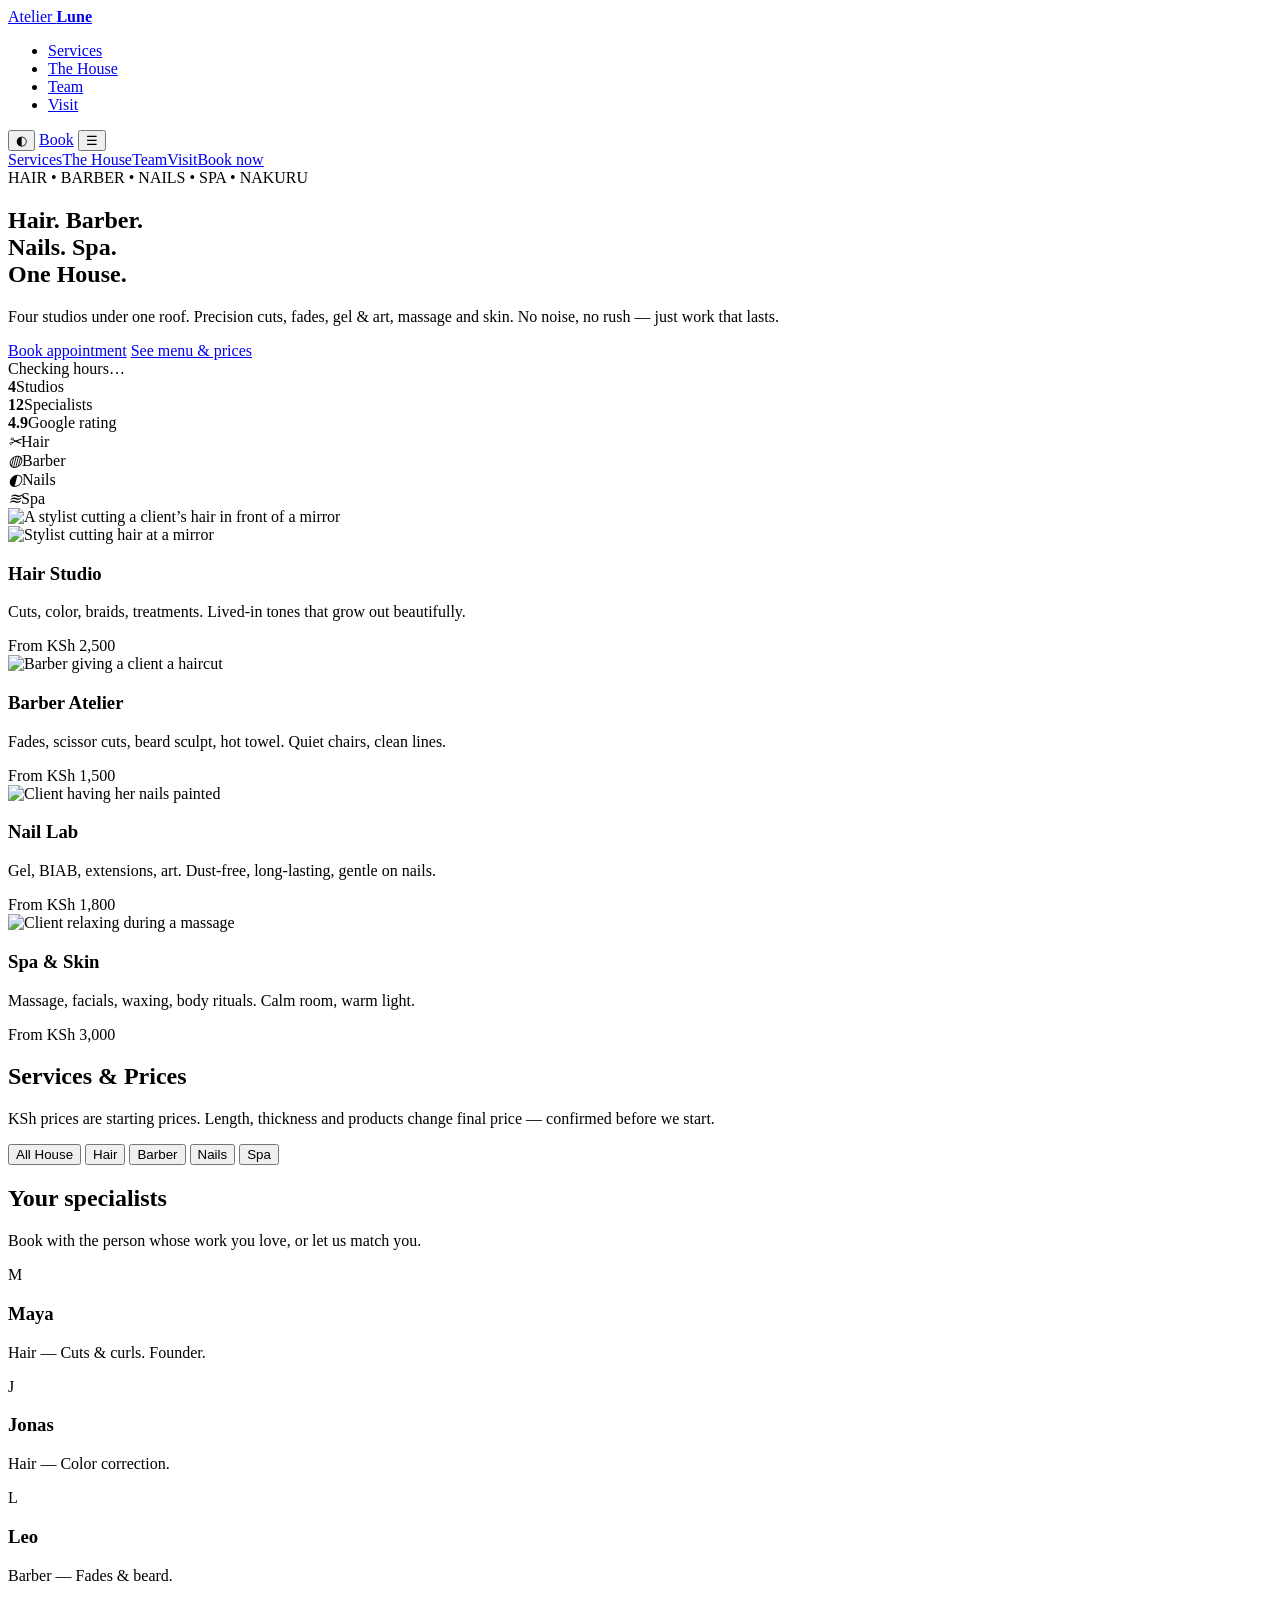
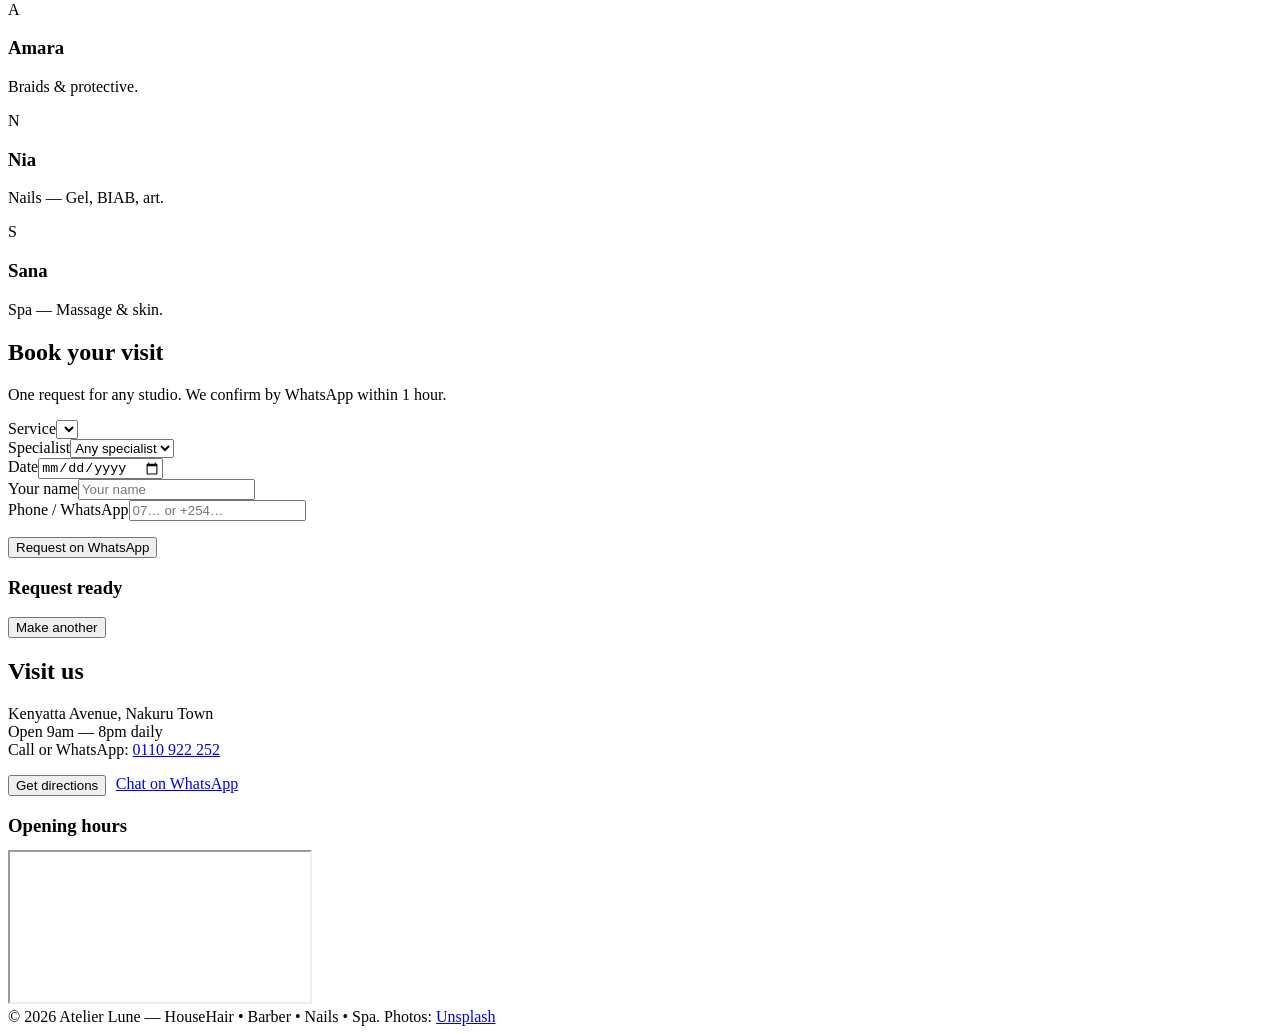
==== index.html @ 881be854 "Create index.html" ====
<!DOCTYPE html>
<html lang="en">
<head>
<meta charset="utf-8">
<meta name="viewport" content="width=device-width, initial-scale=1, viewport-fit=cover">
<title>Atelier Lune — House of Hair, Barber, Nails & Spa</title>
<link rel="preconnect" href="https://fonts.googleapis.com">
<link rel="preconnect" href="https://fonts.gstatic.com" crossorigin>
<link rel="preconnect" href="https://images.unsplash.com" crossorigin>
<link href="https://fonts.googleapis.com/css2?family=Cormorant+Garamond:wght@400;500;600&family=DM+Sans:wght@400;500;700&display=swap" rel="stylesheet">
<link rel="stylesheet" href="style.css">
</head>
<body>
<header>
  <div class="wrap bar">
    <a class="logo" href="#top">Atelier <b>Lune</b></a>
    <nav id="nav">
      <ul>
        <li><a href="#services">Services</a></li>
        <li><a href="#house">The House</a></li>
        <li><a href="#team">Team</a></li>
        <li><a href="#visit">Visit</a></li>
      </ul>
    </nav>
    <div class="tools">
      <button class="icon" id="themeBtn" aria-label="Theme">◐</button>
      <a class="btn small" href="#book">Book</a>
      <button class="icon" id="menuBtn" aria-label="Menu">☰</button>
    </div>
  </div>
  <div class="drawer" id="drawer"><a href="#services">Services</a><a href="#house">The House</a><a href="#team">Team</a><a href="#visit">Visit</a><a href="#book" class="btn">Book now</a></div>
</header>

<main id="top">
  <section class="hero">
    <div class="wrap">
      <div class="hero-copy">
        <div class="pill">HAIR • BARBER • NAILS • SPA • NAKURU</div>
        <h1>Hair. Barber.<br><span>Nails. Spa.</span><br>One House.</h1>
        <p>Four studios under one roof. Precision cuts, fades, gel & art, massage and skin. No noise, no rush — just work that lasts.</p>
        <div class="cta">
          <a class="btn" href="#book">Book appointment</a>
          <a class="btn ghost" href="#services">See menu & prices</a>
        </div>
        <div class="status" id="status"><span class="dot"></span><span id="statusText">Checking hours…</span></div>
        <div class="stats">
          <div><b>4</b><span>Studios</span></div><div><b>12</b><span>Specialists</span></div><div><b>4.9</b><span>Google rating</span></div>
        </div>
      </div>
      <div class="hero-visual">
        <div class="card-stack">
          <div class="mini m1"><i>✂</i><span>Hair</span></div>
          <div class="mini m2"><i>◍</i><span>Barber</span></div>
          <div class="mini m3"><i>◐</i><span>Nails</span></div>
          <div class="mini m4"><i>≋</i><span>Spa</span></div>
        </div>
        <div class="mirror">
          <img src="https://images.unsplash.com/photo-1634480258143-ffb5e6df0029?auto=format&fit=crop&w=1000&q=75" alt="A stylist cutting a client’s hair in front of a mirror" fetchpriority="high">
        </div>
      </div>
    </div>
  </section>

  <section id="house">
    <div class="wrap house-grid">
      <div class="house-card" data-cat="hair">
        <img src="https://images.unsplash.com/photo-1634480258143-ffb5e6df0029?auto=format&fit=crop&w=700&q=70" alt="Stylist cutting hair at a mirror" loading="lazy">
        <h3>Hair Studio</h3><p>Cuts, color, braids, treatments. Lived-in tones that grow out beautifully.</p><span>From KSh 2,500</span>
      </div>
      <div class="house-card" data-cat="barber">
        <img src="https://images.unsplash.com/photo-1634480257305-7f4ca3582e6a?auto=format&fit=crop&w=700&q=70" alt="Barber giving a client a haircut" loading="lazy">
        <h3>Barber Atelier</h3><p>Fades, scissor cuts, beard sculpt, hot towel. Quiet chairs, clean lines.</p><span>From KSh 1,500</span>
      </div>
      <div class="house-card" data-cat="nails">
        <img src="https://images.unsplash.com/photo-1457972729786-0411a3b2b626?auto=format&fit=crop&w=700&q=70" alt="Client having her nails painted" loading="lazy">
        <h3>Nail Lab</h3><p>Gel, BIAB, extensions, art. Dust-free, long-lasting, gentle on nails.</p><span>From KSh 1,800</span>
      </div>
      <div class="house-card" data-cat="spa">
        <img src="https://images.unsplash.com/photo-1712725213051-8d7d6a52edaf?auto=format&fit=crop&w=700&q=70" alt="Client relaxing during a massage" loading="lazy">
        <h3>Spa & Skin</h3><p>Massage, facials, waxing, body rituals. Calm room, warm light.</p><span>From KSh 3,000</span>
      </div>
    </div>
  </section>

  <section id="services">
    <div class="wrap">
      <h2>Services & Prices</h2>
      <p class="lead">KSh prices are starting prices. Length, thickness and products change final price — confirmed before we start.</p>
      <div class="tabs" id="tabs">
        <button class="tab active" data-cat="all">All House</button>
        <button class="tab" data-cat="hair">Hair</button>
        <button class="tab" data-cat="barber">Barber</button>
        <button class="tab" data-cat="nails">Nails</button>
        <button class="tab" data-cat="spa">Spa</button>
      </div>
      <div class="list" id="serviceList"></div>
    </div>
  </section>

  <section id="team" style="background:var(--surface)">
    <div class="wrap">
      <h2>Your specialists</h2>
      <p class="lead">Book with the person whose work you love, or let us match you.</p>
      <div class="team">
        <div class="person"><div class="avatar">M</div><h3>Maya</h3><p>Hair — Cuts & curls. Founder.</p></div>
        <div class="person"><div class="avatar">J</div><h3>Jonas</h3><p>Hair — Color correction.</p></div>
        <div class="person"><div class="avatar">L</div><h3>Leo</h3><p>Barber — Fades & beard.</p></div>
        <div class="person"><div class="avatar">A</div><h3>Amara</h3><p>Braids & protective.</p></div>
        <div class="person"><div class="avatar">N</div><h3>Nia</h3><p>Nails — Gel, BIAB, art.</p></div>
        <div class="person"><div class="avatar">S</div><h3>Sana</h3><p>Spa — Massage & skin.</p></div>
      </div>
    </div>
  </section>

  <section id="book">
    <div class="wrap">
      <h2>Book your visit</h2>
      <p class="lead">One request for any studio. We confirm by WhatsApp within 1 hour.</p>
      <div class="card book-card">
        <form id="form" novalidate onsubmit="return false">
          <div class="two">
            <div class="field"><label for="service">Service</label><select id="service"></select></div>
            <div class="field"><label for="stylist">Specialist</label><select id="stylist"><option>Any specialist</option><option>Maya</option><option>Jonas</option><option>Leo</option><option>Amara</option><option>Nia</option><option>Sana</option></select></div>
          </div>
          <div class="two">
            <div class="field"><label for="date">Date</label><input type="date" id="date"></div>
            <div class="field"><label for="name">Your name</label><input id="name" autocomplete="name" placeholder="Your name"></div>
          </div>
          <div class="field"><label for="phone">Phone / WhatsApp</label><input id="phone" type="tel" autocomplete="tel" placeholder="07… or +254…"></div>
          <p class="err" id="err" role="alert"></p>
          <button class="btn" id="submit" type="button">Request on WhatsApp</button>
        </form>
        <div class="ok" id="ok"><h3>Request ready</h3><p id="okText"></p><p><button class="link" id="again">Make another</button></p></div>
      </div>
    </div>
  </section>

  <section id="visit" style="background:var(--surface)">
    <div class="wrap visit">
      <div>
        <h2>Visit us</h2>
        <p class="lead">Kenyatta Avenue, Nakuru Town<br>Open 9am — 8pm daily<br>Call or WhatsApp: <a href="tel:+254110922252">0110 922 252</a></p>
        <p style="margin-top:1rem;display:flex;gap:.6rem;flex-wrap:wrap">
          <button class="btn" id="dirBtn">Get directions</button>
          <a class="btn ghost" href="https://wa.me/254110922252" target="_blank" rel="noopener">Chat on WhatsApp</a>
        </p>
        <p class="err" id="dirMsg" style="color:var(--muted)"></p>
      </div>
      <div><h3 style="margin-bottom:.8rem">Opening hours</h3><table id="hours"></table></div>
    </div>
    <div class="wrap"><iframe class="map" title="Map" loading="lazy" src="https://www.google.com/maps?q=Nakuru+Town,+Kenya&z=15&output=embed"></iframe></div>
  </section>
</main>

<footer><div class="wrap"><span>© 2026 Atelier Lune — House</span><span>Hair • Barber • Nails • Spa. Photos: <a href="https://unsplash.com" target="_blank" rel="noopener">Unsplash</a></span></div></footer>
<script src="script.js"></script>
</body>
    </html>
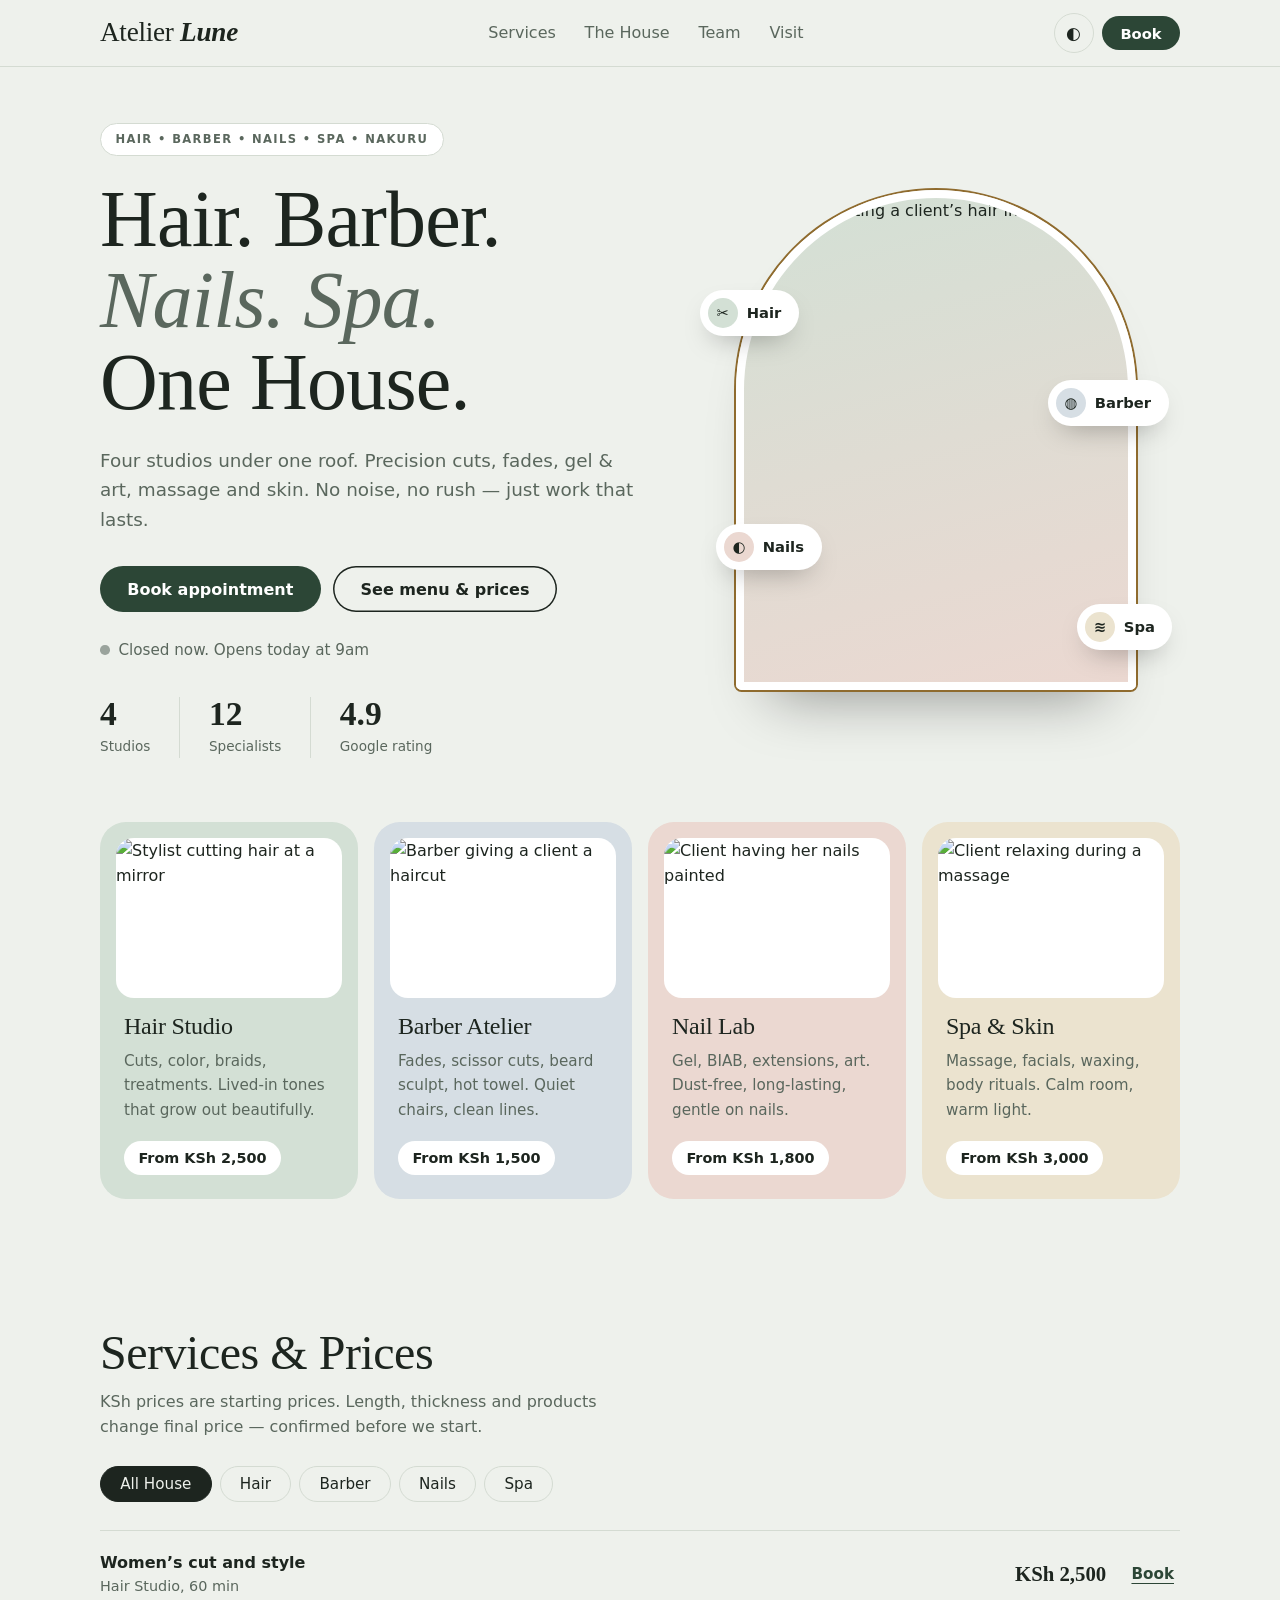
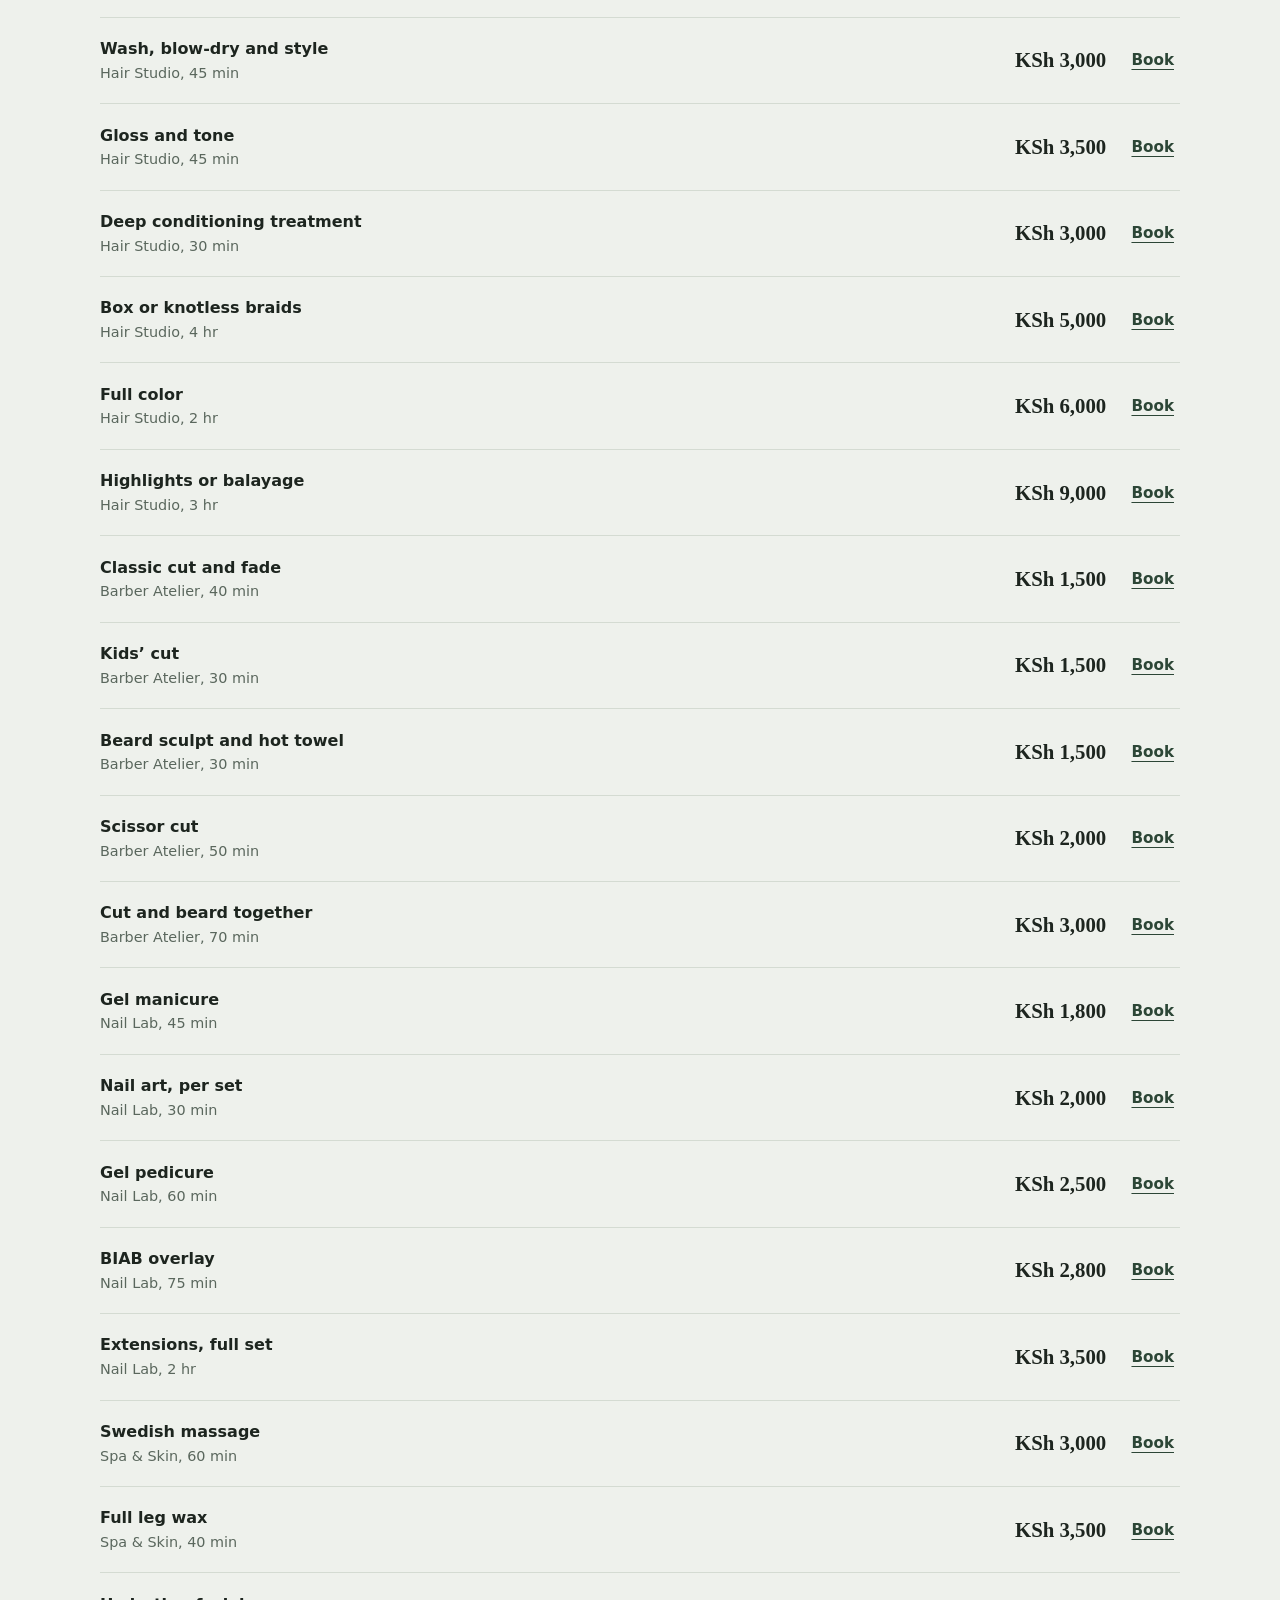
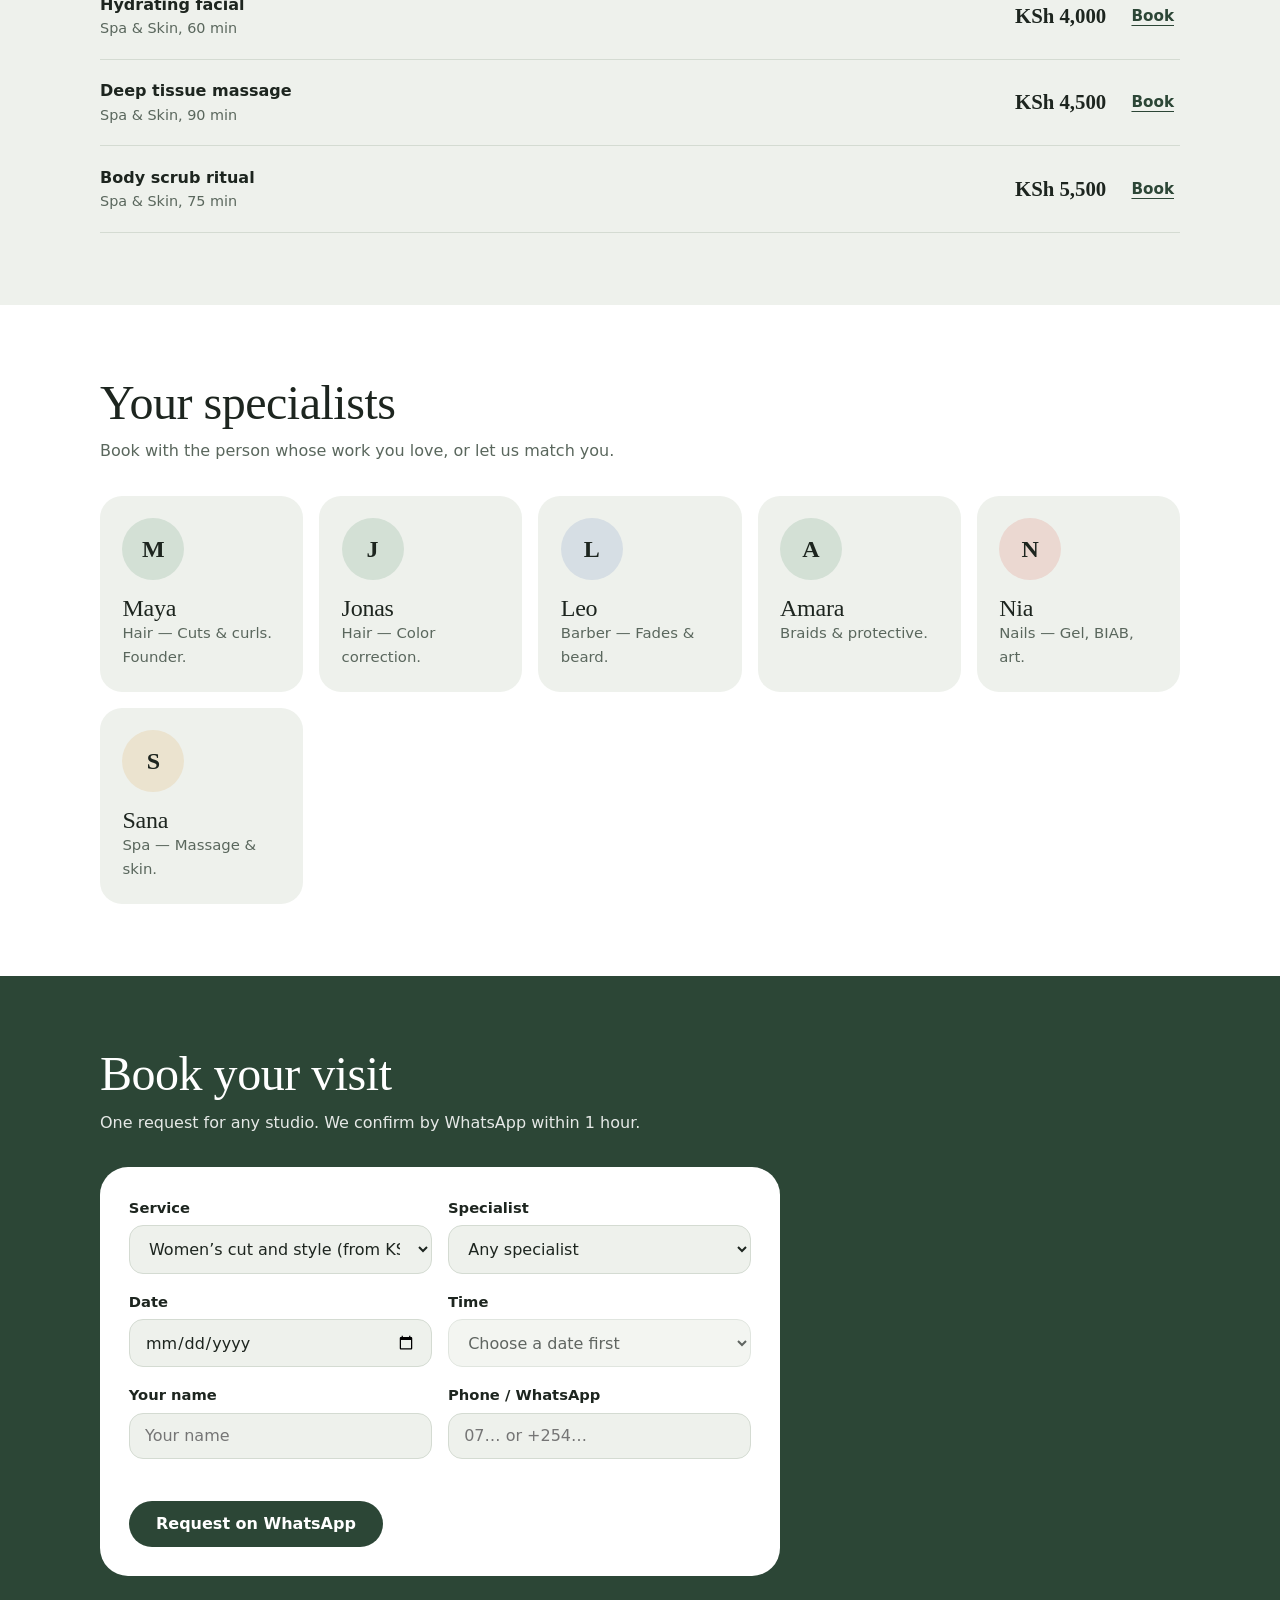
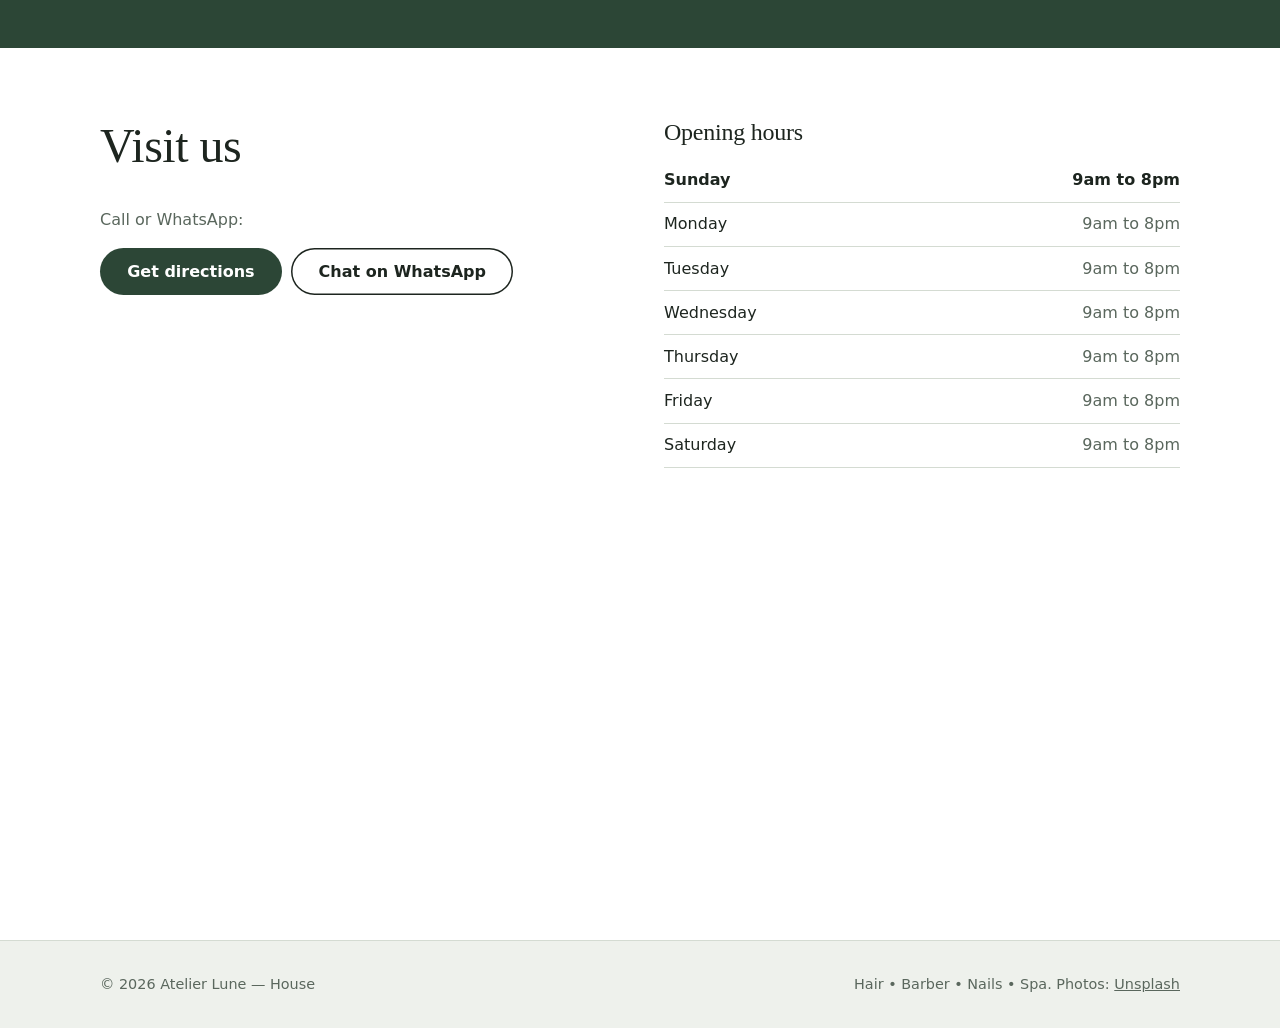
==== commit b9ac2441: "Update index.html" ====
--- a/index.html
+++ b/index.html
@@ -124,9 +124,12 @@
           </div>
           <div class="two">
             <div class="field"><label for="date">Date</label><input type="date" id="date"></div>
+            <div class="field"><label for="time">Time</label><select id="time" disabled><option value="">Choose a date first</option></select></div>
+          </div>
+          <div class="two">
             <div class="field"><label for="name">Your name</label><input id="name" autocomplete="name" placeholder="Your name"></div>
+            <div class="field"><label for="phone">Phone / WhatsApp</label><input id="phone" type="tel" autocomplete="tel" placeholder="07… or +254…"></div>
           </div>
-          <div class="field"><label for="phone">Phone / WhatsApp</label><input id="phone" type="tel" autocomplete="tel" placeholder="07… or +254…"></div>
           <p class="err" id="err" role="alert"></p>
           <button class="btn" id="submit" type="button">Request on WhatsApp</button>
         </form>
@@ -139,10 +142,10 @@
     <div class="wrap visit">
       <div>
         <h2>Visit us</h2>
-        <p class="lead">Kenyatta Avenue, Nakuru Town<br>Open 9am — 8pm daily<br>Call or WhatsApp: <a href="tel:+254110922252">0110 922 252</a></p>
+        <p class="lead"><span id="addr"></span><br>Call or WhatsApp: <a id="phoneLink" href="#"></a></p>
         <p style="margin-top:1rem;display:flex;gap:.6rem;flex-wrap:wrap">
           <button class="btn" id="dirBtn">Get directions</button>
-          <a class="btn ghost" href="https://wa.me/254110922252" target="_blank" rel="noopener">Chat on WhatsApp</a>
+          <a class="btn ghost" id="waBtn" href="#" target="_blank" rel="noopener">Chat on WhatsApp</a>
         </p>
         <p class="err" id="dirMsg" style="color:var(--muted)"></p>
       </div>
@@ -155,5 +158,4 @@
 <footer><div class="wrap"><span>© 2026 Atelier Lune — House</span><span>Hair • Barber • Nails • Spa. Photos: <a href="https://unsplash.com" target="_blank" rel="noopener">Unsplash</a></span></div></footer>
 <script src="script.js"></script>
 </body>
-    </html>
-    
+</html>
--- a/style.css
+++ b/style.css
@@ -0,0 +1,180 @@
+/* ---------- tokens ---------- */
+:root{
+  --bg:#EEF1EC; --surface:#FFFFFF; --ink:#1D251F; --muted:#5A675D; --line:#D4DBD2;
+  --accent:#2C4636; --accent-ink:#FFFFFF; --brass:#8F6B2E;
+  --sage:#D3E0D5; --slate:#D6DEE4; --blush:#EBD8D1; --sand:#EBE3CF;
+  --glass:rgba(238,241,236,.82);
+  --serif:"Cormorant Garamond",Georgia,"Times New Roman",serif;
+  --sans:"DM Sans",system-ui,-apple-system,"Segoe UI",Roboto,sans-serif;
+  color-scheme:light;
+  box-sizing:border-box;
+  padding-top:env(safe-area-inset-top,0px);
+  padding-bottom:env(safe-area-inset-bottom,0px);
+}
+@media (prefers-color-scheme:dark){
+  :root:not([data-theme="light"]){
+    --bg:#141915; --surface:#1D251F; --ink:#EDF0EB; --muted:#A1ADA4; --line:#2F3A32;
+    --accent:#8FBA9F; --accent-ink:#12201A; --brass:#D4AC5E;
+    --sage:#26352B; --slate:#243039; --blush:#3A2D2A; --sand:#37321F;
+    --glass:rgba(20,25,21,.82); color-scheme:dark;
+  }
+}
+:root[data-theme="dark"]{
+  --bg:#141915; --surface:#1D251F; --ink:#EDF0EB; --muted:#A1ADA4; --line:#2F3A32;
+  --accent:#8FBA9F; --accent-ink:#12201A; --brass:#D4AC5E;
+  --sage:#26352B; --slate:#243039; --blush:#3A2D2A; --sand:#37321F;
+  --glass:rgba(20,25,21,.82); color-scheme:dark;
+}
+
+/* ---------- base ---------- */
+*{box-sizing:border-box;margin:0}
+html{scroll-behavior:smooth;scroll-padding-top:calc(env(safe-area-inset-top,0px) + 76px)}
+body{background:var(--bg);color:var(--ink);font:400 1rem/1.6 var(--sans);-webkit-font-smoothing:antialiased;overflow-x:hidden}
+img,svg,iframe{max-width:100%}
+a{color:inherit}
+:focus-visible{outline:2px solid var(--brass);outline-offset:3px}
+h1,h2,h3{font-family:var(--serif);font-weight:500;line-height:1.08;letter-spacing:-.01em}
+h1{font-size:clamp(2.7rem,8.5vw,5rem);line-height:1.02}
+h2{font-size:clamp(2rem,5vw,3rem);margin-bottom:.6rem}
+h3{font-size:1.5rem}
+.wrap{max-width:1120px;margin:0 auto;padding:0 1.25rem}
+section{padding:4.5rem 0}
+.lead{color:var(--muted);max-width:54ch}
+
+/* ---------- buttons ---------- */
+.btn{display:inline-block;background:var(--accent);color:var(--accent-ink);border:0;border-radius:999px;padding:.85rem 1.7rem;font:600 1rem var(--sans);text-decoration:none;cursor:pointer;transition:transform .15s,filter .15s}
+.btn:hover{filter:brightness(1.1);transform:translateY(-1px)}
+.btn.small{padding:.55rem 1.15rem;font-size:.92rem}
+.btn.ghost{background:transparent;color:var(--ink);box-shadow:inset 0 0 0 1.5px var(--ink)}
+.icon{background:transparent;border:1px solid var(--line);color:var(--ink);border-radius:50%;width:40px;height:40px;font-size:1.05rem;cursor:pointer}
+.link{background:none;border:0;color:var(--accent);font:600 .95rem var(--sans);cursor:pointer;text-decoration:underline;text-underline-offset:4px}
+
+/* ---------- header ---------- */
+header{position:sticky;top:env(safe-area-inset-top,0px);z-index:20;background:var(--glass);-webkit-backdrop-filter:blur(14px);backdrop-filter:blur(14px);border-bottom:1px solid var(--line)}
+body::before{content:"";position:fixed;inset:0 0 auto;height:env(safe-area-inset-top,0px);background:var(--glass);-webkit-backdrop-filter:blur(14px);backdrop-filter:blur(14px);z-index:30}
+.bar{display:flex;align-items:center;justify-content:space-between;height:66px}
+.logo{font-family:var(--serif);font-size:1.7rem;font-weight:500;text-decoration:none;letter-spacing:-.01em}
+.logo b{font-weight:600;font-style:italic}
+nav ul{display:flex;gap:1.8rem;list-style:none;padding:0}
+nav a{text-decoration:none;color:var(--muted);font-weight:500}
+nav a:hover{color:var(--ink)}
+.tools{display:flex;gap:.5rem;align-items:center}
+#menuBtn{display:none}
+.drawer{display:none;flex-direction:column;padding:.4rem 1.25rem 1.25rem;border-top:1px solid var(--line)}
+.drawer.open{display:flex}
+.drawer a:not(.btn){padding:.85rem 0;font-weight:500;text-decoration:none;border-bottom:1px solid var(--line)}
+.drawer .btn{text-align:center;margin-top:1rem}
+@media (max-width:820px){
+  nav{display:none}
+  #menuBtn{display:inline-block}
+}
+@media (min-width:821px){.drawer,.drawer.open{display:none}}
+
+/* ---------- hero ---------- */
+.hero{padding:3.5rem 0 3rem;overflow-x:clip}
+.hero .wrap{display:grid;grid-template-columns:1.1fr 1fr;gap:3.5rem;align-items:center}
+.pill{display:inline-block;font-size:.72rem;font-weight:600;letter-spacing:.12em;color:var(--muted);border:1px solid var(--line);border-radius:999px;padding:.4rem .9rem;margin-bottom:1.4rem;background:var(--surface)}
+.hero h1 span{font-style:italic;font-weight:400;color:var(--muted)}
+.hero-copy>p{margin:1.4rem 0 2rem;color:var(--muted);font-size:1.15rem;max-width:46ch}
+.cta{display:flex;gap:.8rem;flex-wrap:wrap}
+.status{margin-top:1.6rem;font-size:.95rem;color:var(--muted);display:flex;align-items:center}
+.dot{display:inline-block;width:.6rem;height:.6rem;border-radius:50%;background:#9AA39C;margin-right:.55rem;flex:none}
+.dot.on{background:#3BA55D;box-shadow:0 0 0 4px rgba(59,165,93,.2)}
+.stats{display:flex;margin-top:2.2rem}
+.stats div{display:flex;flex-direction:column}
+.stats div+div{margin-left:1.8rem;padding-left:1.8rem;border-left:1px solid var(--line)}
+.stats b{font:600 2.1rem/1 var(--serif)}
+.stats span{font-size:.85rem;color:var(--muted);margin-top:.3rem}
+
+/* the arched mirror with four studio chips */
+.hero-visual{position:relative;width:min(100%,400px);aspect-ratio:4/5;justify-self:center}
+.mirror{position:absolute;inset:0;border-radius:999px 999px 28px 28px;background:linear-gradient(165deg,var(--sage),var(--blush));border:8px solid var(--surface);box-shadow:0 0 0 2px var(--brass),0 40px 60px -35px rgba(0,0,0,.4);overflow:hidden}
+.mirror img,.mirror svg{display:block;width:100%;height:100%;object-fit:cover}
+.card-stack{position:absolute;inset:0;z-index:2;pointer-events:none}
+.mini{position:absolute;display:flex;align-items:center;gap:.55rem;background:var(--surface);color:var(--ink);border-radius:999px;padding:.5rem 1.1rem .5rem .5rem;font-weight:600;font-size:.92rem;box-shadow:0 12px 28px -12px rgba(0,0,0,.35);animation:pop .7s cubic-bezier(.2,.8,.2,1) both}
+.mini i{font-style:normal;width:30px;height:30px;border-radius:50%;display:grid;place-items:center;color:var(--ink)}
+.m1{left:-9%;top:20%;animation-delay:.2s}.m1 i{background:var(--sage)}
+.m2{right:-8%;top:38%;animation-delay:.35s}.m2 i{background:var(--slate)}
+.m3{left:-5%;bottom:24%;animation-delay:.5s}.m3 i{background:var(--blush)}
+.m4{right:-9%;bottom:8%;animation-delay:.65s}.m4 i{background:var(--sand)}
+@keyframes pop{from{opacity:0;transform:translateY(16px) scale(.94)}to{opacity:1;transform:none}}
+@media (max-width:820px){
+  .hero{padding-top:2rem}
+  .hero .wrap{grid-template-columns:1fr;gap:2.5rem}
+  .hero-visual{order:-1;width:min(78%,300px)}
+  .m1{left:-14%}.m2{right:-14%}.m3{left:-10%}.m4{right:-14%}
+  .mini{font-size:.82rem}
+}
+
+/* ---------- the house (four studios) ---------- */
+#house{padding:1rem 0 3.5rem}
+.house-grid{display:grid;grid-template-columns:repeat(4,1fr);gap:1rem}
+.house-card{background:var(--c);border-radius:26px;padding:1rem 1rem 1.5rem;min-height:0;display:flex;flex-direction:column;cursor:pointer;transition:transform .2s,box-shadow .2s}
+.house-card:hover{transform:translateY(-4px);box-shadow:0 18px 30px -20px rgba(0,0,0,.35)}
+.house-card[data-cat="hair"]{--c:var(--sage)}
+.house-card[data-cat="barber"]{--c:var(--slate)}
+.house-card[data-cat="nails"]{--c:var(--blush)}
+.house-card[data-cat="spa"]{--c:var(--sand)}
+.house-card img{display:block;width:100%;height:160px;object-fit:cover;border-radius:18px;margin-bottom:1rem;background:var(--surface)}
+.house-card h3,.house-card p,.house-card span{margin-left:.5rem;margin-right:.5rem}
+.house-card p{margin-top:.6rem;margin-bottom:1.2rem;color:var(--muted);font-size:.95rem}
+.house-card span{margin-top:auto;align-self:flex-start;background:var(--surface);border-radius:999px;padding:.35rem .9rem;font-weight:600;font-size:.9rem}
+@media (max-width:900px){.house-grid{grid-template-columns:repeat(2,1fr)}}
+@media (max-width:520px){.house-grid{grid-template-columns:1fr}.house-card img{height:190px}}
+
+/* ---------- services ---------- */
+.tabs{display:flex;gap:.5rem;margin-top:1.6rem;overflow-x:auto;padding-bottom:.4rem;scrollbar-width:none}
+.tabs::-webkit-scrollbar{display:none}
+.tab{flex:none;border:1px solid var(--line);background:transparent;color:var(--ink);border-radius:999px;padding:.5rem 1.2rem;font:500 .95rem var(--sans);cursor:pointer}
+.tab.active{background:var(--ink);color:var(--bg);border-color:var(--ink)}
+.list{margin-top:1.4rem;border-top:1px solid var(--line)}
+.row{display:grid;grid-template-columns:1fr auto auto;gap:1.2rem;align-items:center;padding:1.15rem 0;border-bottom:1px solid var(--line)}
+.row b{font-weight:600}
+.row small{display:block;color:var(--muted);font-size:.9rem}
+.price{font:600 1.3rem var(--serif);white-space:nowrap}
+@media (max-width:520px){.row{grid-template-columns:1fr auto;row-gap:.2rem}.row .link{grid-column:2;grid-row:2;justify-self:end}}
+
+/* ---------- team ---------- */
+.team{display:grid;grid-template-columns:repeat(auto-fit,minmax(170px,1fr));gap:1rem;margin-top:2rem}
+.person{background:var(--bg);border-radius:22px;padding:1.4rem}
+.person p{color:var(--muted);font-size:.93rem}
+.avatar{width:62px;height:62px;border-radius:50%;display:grid;place-items:center;font:600 1.5rem var(--serif);margin-bottom:1rem;background:var(--sage)}
+.person:nth-child(3) .avatar{background:var(--slate)}
+.person:nth-child(5) .avatar{background:var(--blush)}
+.person:nth-child(6) .avatar{background:var(--sand)}
+
+/* ---------- booking ---------- */
+#book{background:var(--accent);color:var(--accent-ink)}
+#book .lead{color:inherit;opacity:.88}
+.book-card{background:var(--surface);color:var(--ink);border-radius:28px;padding:1.8rem;margin-top:2rem;max-width:680px}
+.field{display:grid;gap:.35rem;margin-bottom:1rem}
+.two{display:grid;grid-template-columns:1fr 1fr;gap:1rem}
+label{font-weight:600;font-size:.92rem}
+input,select{width:100%;padding:.8rem .95rem;border:1px solid var(--line);border-radius:14px;background:var(--bg);color:var(--ink);font:400 1rem var(--sans)}
+input:focus,select:focus{outline:2px solid var(--brass);outline-offset:1px}
+.err{color:#C0392B;font-size:.92rem;min-height:1.3em;margin-bottom:.4rem}
+.ok{display:none;text-align:center;padding:1rem 0}
+.ok h3{margin-bottom:.5rem}
+.ok .btn{margin:1.2rem 0 .6rem}
+@media (max-width:560px){.two{grid-template-columns:1fr}}
+
+/* ---------- visit ---------- */
+.visit{display:grid;grid-template-columns:1fr 1fr;gap:3rem}
+table{border-collapse:collapse;width:100%}
+td{padding:.55rem 0;border-bottom:1px solid var(--line)}
+td:last-child{text-align:right;color:var(--muted)}
+tr.today td{font-weight:600;color:var(--ink)}
+.map{display:block;width:100%;height:360px;border:0;border-radius:26px;margin-top:2.5rem}
+@media (max-width:820px){.visit{grid-template-columns:1fr;gap:2rem}.map{height:300px}}
+
+/* ---------- footer ---------- */
+footer{border-top:1px solid var(--line);padding:2rem 0;color:var(--muted);font-size:.9rem}
+footer a{color:inherit}
+footer .wrap{display:flex;justify-content:space-between;gap:1rem;flex-wrap:wrap}
+
+@media (prefers-reduced-motion:reduce){
+  html{scroll-behavior:auto}
+  .mini{animation:none}
+  .btn,.house-card{transition:none}
+     }
+     
